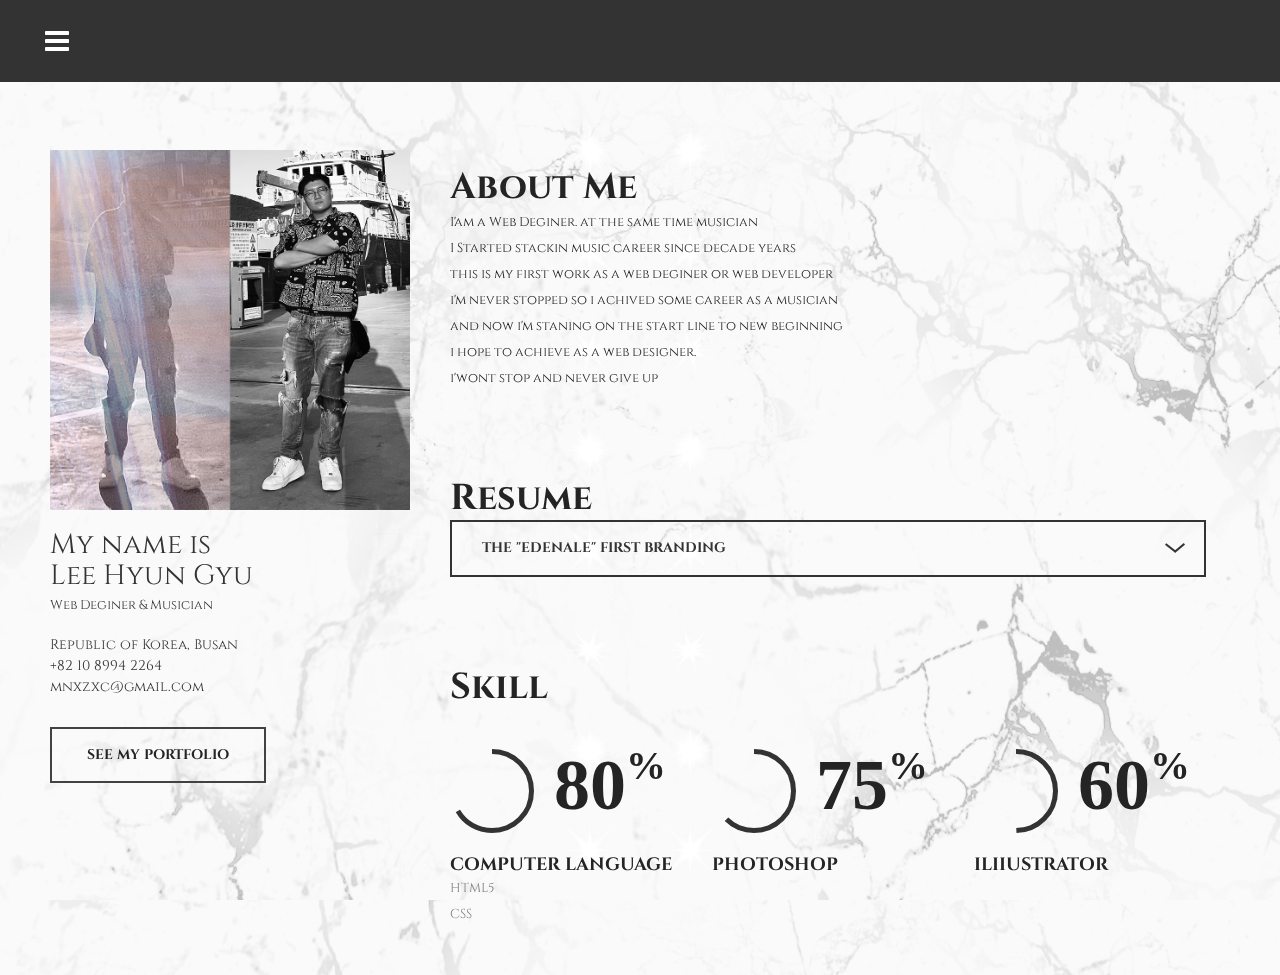
==== about.html @ 869c3d6a "Update about.html" ====
<!DOCTYPE html>
<html lang="zxx">
<head>
	<title>LSP</title>
	<meta charset="UTF-8">
	<meta name="description" content="Nissa Photography studio html template">
	<meta name="keywords" content="industry, html">
	<meta name="viewport" content="width=device-width, initial-scale=1.0">
	
	<!-- Favicon -->
	<!-- <link href="img/favicon.ico" rel="shortcut icon"/> -->
    <link rel="icon" href="img/icons/favicon.jpg">
	<!-- Google font -->
	<!-- <link href="https://fonts.googleapis.com/css?family=Open+Sans:300,300i,400,400i,600,600i,700,700i&display=swap" rel="stylesheet">
	<link href="https://fonts.googleapis.com/css?family=Playfair+Display:400,900&display=swap" rel="stylesheet"> -->
	<link rel="preconnect" href="https://fonts.googleapis.com">
	<link rel="preconnect" href="https://fonts.gstatic.com" crossorigin>
	<link href="https://fonts.googleapis.com/css2?family=Bangers&family=Cinzel:wght@400;500;600;700;800;900&family=IBM+Plex+Sans+KR:wght@400;600;700&family=IM+Fell+French+Canon:ital@0;1&family=Montserrat+Subrayada:wght@400;700&family=UnifrakturMaguntia&family=Zen+Tokyo+Zoo&display=swap" rel="stylesheet">

	<!-- Stylesheets -->
	<link rel="stylesheet" href="css/bootstrap.min.css"/>
	<link rel="stylesheet" href="css/font-awesome.min.css"/>
	<link rel="stylesheet" href="css/magnific-popup.css"/>
	<link rel="stylesheet" href="css/owl.carousel.min.css"/>

	<!-- Main Stylesheets -->
	<link rel="stylesheet" href="css/style.css"/>


	<!--[if lt IE 9]>
		<script src="https://oss.maxcdn.com/html5shiv/3.7.2/html5shiv.min.js"></script>
		<script src="https://oss.maxcdn.com/respond/1.4.2/respond.min.js"></script>
	<![endif]-->

</head>
<body>
	<!-- Page Preloder -->
	<!-- <div id="preloder">
		<div class="loader"></div>
	</div> -->

	<!-- Main section start -->
	<div class="main-site-warp">
		<div class="site-menu-warp">
			<div class="close-menu">x</div>
			<!-- Main menu -->
			<ul class="site-menu">
				<li><a href="index.html">Home</a></li>
				<li><a href="about.html" class="active">About Me</a></li>
				<!-- <li><a href="#">WebDevelope</a></li> -->
				<!-- <li><a href="https://doodooloodoo.wixsite.com/4444">DiscoGraphy</a></li> -->
			</ul>
		</div>
		<header class="header-section">
			<div class="nav-switch">
				<i class="fa fa-bars"></i>
			</div>
		</header>
		<div class="site-content-warp">
			<!-- Left Side section -->
			<div class="main-sidebar">
				<div class="mb-warp">
					<!-- <a href="index.html" class="site-logo">
						<h2>Nissa</h2>
						<p>Photography Studio</p>
						
					</a> -->
					<img src="img/Untitled-5.jpg" alt="lee" class="me">
					<div class="about-info">
						<h2>My name is <br>Lee Hyun Gyu</h2>
						<p>Web Deginer &amp; Musician</p>
					</div>
					<ul class="contact-info">
						<li>Republic of Korea, Busan</li>
						<li>+82 10 8994 2264</li>
						<li><a href="mailto:mnxzxc@gmail.com">mnxzxc@gmail.com</a></li>
					</ul>
					<a href="index.html" class="site-btn">see my portfolio</a>
				</div>
			</div>
			<!-- Left Side section end -->
			<!-- Page start -->
			<div class="page-section about-page">
				<div class="about-section">
					<div class="element">
						<h2>About Me</h2>
						<div class="row">
							<div class="col-xl-12">
								<p>I'am a Web Deginer. at the same time musician<br>
									I Started stackin music career since decade years<br>
									this is my first work as a web deginer or web developer<br>
									i'm never stopped so i achived some career as a musician<br>
									and now i'm staning on the start line to new beginning<br>
									i hope to achieve as a web designer.<br>
									i'wont stop and never give up<br>
									<!-- you will see the who is the last standing is.<br>
									i'm always reminding this lyric <b>"The World is Yours"</b> -->
								</p>
							</div>
						</div>
					</div>
					<div class="element">
						<h2>Resume</h2>
						<div class="row">
							<div class="col-xl-12">
								<!-- Accordions -->
								<div id="accordion" class="accordion-area">
									<div class="panel">
										<div class="panel-header" id="headingOne">
											<button class="panel-link" data-toggle="collapse" data-target="#collapse1" aria-expanded="false" aria-controls="collapse1">THE "EDENALE" First Branding</button>
										</div>
										<div id="collapse1" class="collapse" aria-labelledby="headingOne" data-parent="#accordion">
											<div class="panel-body">
												<p><a href="https://blazewide.github.io/main/" target="_blank" class="edenale"><b>EDENALE</b></a></p>
												<p><a href="./bxbi/index.html" target="_blank" class="bxbi">BX&AMP;BI</a></p>
												<p><a href="./webguide/index.html" target="_blank" class="webguide">WebGuide</a></p>
												
											</div>
										</div>
									</div>
									<!-- <div class="panel">
										<div class="panel-header" id="headingTwo">
											<button class="panel-link" data-toggle="collapse" data-target="#collapse2" aria-expanded="false" aria-controls="collapse2">Dolor vitae eros feugiat tristique id vitae massa</button>
										</div>
										<div id="collapse2" class="collapse" aria-labelledby="headingTwo" data-parent="#accordion">
											<div class="panel-body">
												<p>Lorem ipsum dolor sit amet, consectetur adipiscing elit. Vivamus libero mauris, biben-dum eget sapien ac, ultrices rhoncus ipsum. Donec nec sapien in urna fermentum ornare. Morbi vel ultrices leo. Sed eu turpis eu arcu vehicula fringilla ut vitae orci. Suspendisse maximus malesuada  </p>
											</div>
										</div>
									</div>
									<div class="panel">
										<div class="panel-header active" id="headingThree">
											<button class="panel-link" data-toggle="collapse" data-target="#collapse3" aria-expanded="true" aria-controls="collapse3">Donec eget dolor vitae eros feugiat tristique </button>
										</div>
										<div id="collapse3" class="collapse show" aria-labelledby="headingThree" data-parent="#accordion">
											<div class="panel-body">
												<p>Lorem ipsum dolor sit amet, consectetur adipiscing elit. Vivamus libero mauris, biben-dum eget sapien ac, ultrices rhoncus ipsum. Donec nec sapien in urna fermentum ornare. Morbi vel ultrices leo. Sed eu turpis eu arcu vehicula fringilla ut vitae orci. Suspendisse maximus malesuada  </p>
											</div>
										</div>
									</div> -->
								</div>
							</div>
						</div>
					</div>
					<div class="element">
						<h2 class="el-title">Skill</h2>
						<div class="row">
							<div class="col-lg-4 col-md-6">
								<div class="circle-item-warp">
									<div class="circle-progress" data-cptitle="Passion" data-cpid="id-1" data-cpvalue="80" data-cpcolor="#333333"></div>
									<div class="circle-progress-text">
										<h5>COMPUTER LANGUAGE</h5>
										<p>HTML5</p>
									     <P>CSS</P>
									</div>
								</div>
							</div>
							<div class="col-lg-4 col-md-6">
								<div class="circle-item-warp">
									<div class="circle-progress" data-cptitle="Passion" data-cpid="id-2" data-cpvalue="75" data-cpcolor="#333333"></div>
									<div class="circle-progress-text">
										<h5>PHOTOSHOP</h5>
										<p></p>
									</div>
								</div>
							</div>
							<div class="col-lg-4 col-md-6">
								<div class="circle-item-warp">
									<div class="circle-progress" data-cptitle="Passion" data-cpid="id-3" data-cpvalue="60" data-cpcolor="#333333"></div>
									<div class="circle-progress-text">
										<h5>ILIIUSTRATOR</h5>
										<!-- <p>Nature Photography</p> -->
									</div>
								</div>
							</div>
						</div>
					</div>
					<div class="element">
						<h2 class="el-title">PERSONAL ABILITIES</h2>
						<div class="row">
							<div class="col-lg-4 col-md-6">
								<div class="circle-item-warp">
									<div class="circle-progress" data-cptitle="Passion" data-cpid="id-4" data-cpvalue="80" data-cpcolor="#333333"></div>
									<div class="circle-progress-text">
										<h5>LANGUAGE</h5>
										<p>KOREAN(NATIVE)</p>
									     <P>ENGLISH</P>
									</div>
								</div>
							</div>
							<div class="col-lg-4 col-md-6">
								<div class="circle-item-warp">
									<div class="circle-progress" data-cptitle="Passion" data-cpid="id-5" data-cpvalue="95" data-cpcolor="#333333"></div>
									<div class="circle-progress-text">
										<h5>SEQUENCER</h5>
										<p>FL STUDIO</p>
									</div>
								</div>
							</div>
							<div class="col-lg-4 col-md-6">
								<div class="circle-item-warp">
									<div class="circle-progress" data-cptitle="Passion" data-cpid="id-6" data-cpvalue="99" data-cpcolor="#333333"></div>
									<div class="circle-progress-text">
										<h5>POSIBILITY</h5>
										<!-- <p>Nature Photography</p> -->
									</div>
								</div>
							</div>
						</div>
					</div>
				</div>
			</div>
			<!-- Page end -->
		</div>
		<div class="copyright"><p><!-- Link back to Colorlib can't be removed. Template is licensed under CC BY 3.0. -->
  Copyright &copy;<script>document.write(new Date().getFullYear());</script> All rights reserved | This template is made with <i class="fa fa-heart" aria-hidden="true"></i> by <a href="https://colorlib.com" target="_blank">Colorlib</a>
  <!-- Link back to Colorlib can't be removed. Template is licensed under CC BY 3.0. --></p></div>
	</div>
	<!-- Main section end -->
	<!--article-->
	<section class="fall-elemenet">

    </div>
    <div class="set">
    <div><img id="color-fill" src="img/L.png"></div>
    <div><img class="color-fill" src="img/S.png"></img></div>
    <div><img class="color-fill" src="img/P.png"></img></div>
    <div><img class="color-fill" src="img/L.png"></img></div>
    <div><img class="color-fill" src="img/S.png"></img></div>
    <div><img class="color-fill" src="img/P.png"></img></div>
    <div><img class="color-fill" src="img/L.png"></img></div>
    <div><img class="color-fill" src="img/S.png"></img></div>
    <div><img class="color-fill" src="img/P.png"></img></div>
	</div>

    <div class="set2">
		<div><img id="color-fill" src="img/L.png"></div>
		<div><img class="color-fill" src="img/S.png"></img></div>
		<div><img class="color-fill" src="img/P.png"></img></div>
		<div><img class="color-fill" src="img/L.png"></img></div>
		<div><img class="color-fill" src="img/S.png"></img></div>
		<div><img class="color-fill" src="img/P.png"></img></div>
		<div><img class="color-fill" src="img/L.png"></img></div>
		<div><img class="color-fill" src="img/S.png"></img></div>
		<div><img class="color-fill" src="img/P.png"></img></div>
		</div>
    <div class="set3">
		<div><img id="color-fill" src="img/L.png"></div>
		<div><img class="color-fill" src="img/S.png"></img></div>
		<div><img class="color-fill" src="img/P.png"></img></div>
		<div><img class="color-fill" src="img/L.png"></img></div>
		<div><img class="color-fill" src="img/S.png"></img></div>
		<div><img class="color-fill" src="img/P.png"></img></div>
		<div><img class="color-fill" src="img/L.png"></img></div>
		<div><img class="color-fill" src="img/S.png"></img></div>
		<div><img class="color-fill" src="img/P.png"></img></div>

    </div>



    </section>
	<!--====== Javascripts & Jquery ======-->
	<script src="js/jquery-3.2.1.min.js"></script>
	<script src="js/bootstrap.min.js"></script>
	<script src="js/owl.carousel.min.js"></script>
	<script src="js/jquery.nicescroll.min.js"></script>
	<script src="js/circle-progress.min.js"></script>
	<script src="js/jquery.magnific-popup.min.js"></script>
	<script src="js/main.js"></script>

	</body>
</html>
---- css/style.css ----
/* ==================================
-------------------------------------
  NISSA - PHOTOGRAPHY STUDIO TEMPLATE
  Version: 1.0
 ------------------------------------
 ====================================*/

 
/*----------------------------------------*/
/* Template default CSS
/*----------------------------------------*/

html,
body {
	height: 100%;
	font-family: "Open Sans", sans-serif;
	-webkit-font-smoothing: antialiased;
	font-smoothing: antialiased;
	background: url(../img/backgraound.jpg) top center; 
	background-size: cover;
}
.me{display: block;  overflow-y: auto; margin: 40px 0 20px 0;}
ul{font-family: 'Cinzel', serif;
}
h1,
h2,
h3,
h4,
h5,
h6 {
	margin: 0;
	color: #242424;
	font-weight: 700;
}

h1 {
	font-size: 70px;
}

h2 {
	font-size: 36px;
}

h3 {
	font-size: 30px;
}

h4 {
	font-size: 24px;
}

h5 {
	font-size: 18px;
}

h6 {
	font-size: 16px;
}

p {
	font-size: 13px;
	color: #242424;
	line-height: 2;
}

img {
	max-width: 100%;
}

input:focus,
select:focus,
button:focus,
textarea:focus {
	outline: none;
}

a:hover,
a:focus {
	text-decoration: none;
	outline: none;
}

ul,
ol {
	padding: 0;
	margin: 0;
}

/*---------------------
Helper CSS
 -----------------------*/

.section-title {
	text-align: center;
}

.section-title h2 {
	font-size: 36px;
}

.set-bg {
	background-repeat: no-repeat;
	background-size: cover;
	background-position: top center;
}

.spad {
	padding-top: 105px;
	padding-bottom: 105px;
}

.text-white h1,
.text-white h2,
.text-white h3,
.text-white h4,
.text-white h5,
.text-white h6,
.text-white p,
.text-white span,
.text-white li,
.text-white a {
	color: #fff;
}

/*---------------------
Commom elements
 -----------------------*/

.elements-section {
	padding-right: 30px;
	height: 100%;
}

.element {
	margin-bottom: 70px;
	font-family: 'Cinzel', serif;
}

.element .el-title {
	margin-bottom: 40px;
}

.element .container {
	margin-left: -15px;
}

/* buttons */

.site-btn {
	display: inline-block;
	font-size: 14px;
	font-weight: 700;
	min-width: 167px;
	padding: 19px 35px;
	text-transform: uppercase;
	color: #242424;
	line-height: 1;
	cursor: pointer;
	text-align: center;
	border: 2px solid #424242;
	background: transparent;
	font-family: 'Cinzel', serif;
	text-align: center;

}

.site-btn:hover {
	color: #333333;
	background: #fff;
	transition: 1s all;
}

.site-btn img {
	margin-left: 15px;
}

.site-btn.sb-solid {
	background: #333333;
	border-color: #333333;
	color: #fff;
}

.site-btn.sb-solid:hover {
	color: #fff;
}

.site-btn.sb-dark {
	border-color: #333333;
}

/* Preloder */

#preloder {
	position: fixed;
	width: 100%;
	height: 100%;
	top: 0;
	left: 0;
	z-index: 999999;
	background: #000;
}

.loader {
	width: 40px;
	height: 40px;
	position: absolute;
	top: 50%;
	left: 50%;
	margin-top: -13px;
	margin-left: -13px;
	border-radius: 60px;
	animation: loader 0.8s linear infinite;
	-webkit-animation: loader 0.8s linear infinite;
}

@keyframes loader {
	0% {
		-webkit-transform: rotate(0deg);
		transform: rotate(0deg);
		border: 4px solid #f44336;
		border-left-color: transparent;
	}
	50% {
		-webkit-transform: rotate(180deg);
		transform: rotate(180deg);
		border: 4px solid #673ab7;
		border-left-color: transparent;
	}
	100% {
		-webkit-transform: rotate(360deg);
		transform: rotate(360deg);
		border: 4px solid #f44336;
		border-left-color: transparent;
	}
}

@-webkit-keyframes loader {
	0% {
		-webkit-transform: rotate(0deg);
		border: 4px solid #f44336;
		border-left-color: transparent;
	}
	50% {
		-webkit-transform: rotate(180deg);
		border: 4px solid #673ab7;
		border-left-color: transparent;
	}
	100% {
		-webkit-transform: rotate(360deg);
		border: 4px solid #f44336;
		border-left-color: transparent;
	}
}

/* Accordion */

.accordion-area .panel {
	margin-bottom: 19px;
}

.accordion-area .panel-header.active .panel-link {
	color: #fff;
	background-color: #333333;
	border-color: #333333;
}

.accordion-area .panel-header.active .panel-link.collapsed {
	color: #333333;
	background-color: transparent;
	border-color: #333333;
}

.accordion-area .panel-link:after {
	content: "";
	position: absolute;
	width: 20px;
	height: 10px;
	right: 19px;
	top: 50%;
	margin-top: -5px;
	margin-left: -4px;
	background-image: url("../img/arrow-down.png");
	background-repeat: no-repeat;
	-webkit-transform: rotate(0deg);
	transform: rotate(0deg);
	-webkit-transition: all 0.3s;
	transition: all 0.3s;
}

.accordion-area .panel-header.active .panel-link:after {
	-webkit-transform: rotate(180deg);
	transform: rotate(180deg);
	opacity: 0;
}

.accordion-area .panel-header.active .panel-link.collapsed:after {
	-webkit-transform: rotate(0deg);
	transform: rotate(0deg);
	opacity: 1;
}

.accordion-area .panel-link {
	text-align: left;
	background-color: transparent;
	position: relative;
	width: 100%;
	padding: 17px 40px;
	padding-left: 30px;
	font-size: 14px;
	text-transform: uppercase;
	color: #333333;
	font-weight: 700;
	line-height: 1.3;
	cursor: pointer;
	display: block;
	border: 2px solid #333333;
	-webkit-transition: all 0.4s ease-out 0s;
	transition: all 0.4s ease-out 0s;
}

.accordion-area .panel-body p {
	margin-bottom: 0;
	padding-top: 5px;
}

.accordion-area .panel-body {
	padding: 0 5px;
}

/* Tab */

.tab-element .nav-tabs {
	border-bottom: none;
	margin-bottom: 25px;
}

.tab-element .nav-item {
	margin-right: 10px;
	margin-bottom: 10px;
}

.tab-element .nav-tabs .nav-link {
	border: 2px solid #e1e1e1;
	text-align: left;
	background-color: transparent;
	border-radius: 0;
	position: relative;
	width: 100%;
	padding: 17px 30px;
	font-size: 14px;
	text-transform: uppercase;
	color: #323232;
	font-weight: 700;
	line-height: 1.3;
	cursor: pointer;
}

.tab-element .nav-tabs .nav-item:last-child {
	margin-right: 0;
}

.tab-element .nav-tabs .nav-link.active {
	background: #333333;
	color: #fff;
	border-color: #333333;
}

.tab-element .tab-pane p {
	margin-bottom: 0;
}

/* circle progress  */

.circle-item-warp {
	margin-bottom: 30px;
	overflow: hidden;
}

.circle-progress {
	float: left;
	margin-right: 10px;
}

.circle-progress canvas {
	-webkit-transform: rotate(90deg);
	transform: rotate(90deg);
}

.circle-progress .circle-warp {
	float: left;
	margin-right: 20px;
}

.circle-progress h2 {
	padding-bottom: 18px;
	overflow: hidden;
	font-size: 72px;
	font-family: "Playfair Display", serif;
	line-height: 1;
	font-weight: 900;
	position: relative;
}

.circle-progress h2 span {
	font-size: 40px;
	position: relative;
	top: -30px;
}

.circle-progress-text {
	padding-top: 15px;
}

.circle-progress-text h5 {
	font-weight: 700;
}

.circle-progress-text p {
	margin-bottom: 0;
	color: #828282;
}

/* Icons box  */

.icon-box {
	margin-bottom: 30px;
}

.icon-box .ib-head {
	overflow: hidden;
	display: block;
	margin-bottom: 20px;
}

.icon-box .ib-icon {
	float: left;
	width: 64px;
}

.icon-box h5 {
	padding-top: 5px;
	overflow: hidden;
}

/*------------------
Main Site warp
 ---------------------*/

.main-site-warp {
	height: 100%;
	width: 100%;
	position: relative;
	z-index: 1;
	
}

.main-site-warp.push-side {
	overflow: hidden;
}

.main-site-warp.push-side .header-section {
	-webkit-transform: translateX(614px);
	transform: translateX(614px);
}

.main-site-warp.push-side .site-content-warp {
	-webkit-transform: translateX(614px);
	transform: translateX(614px);
}

.main-site-warp.push-side .site-menu-warp {
	left: 0;
}

.main-site-warp.push-side .nav-switch {
	opacity: 0;
	visibility: hidden;
}

body.push-side {
	overflow: hidden;
}

body.push-side .nicescroll-rails.nicescroll-rails-hr,
body.push-side #ascrail2000-hr {
	-webkit-transform: translateX(614px);
	transform: translateX(614px);
	-webkit-transition: all 0.4s;
	transition: all 0.4s;
}

.site-menu-warp {
	position: fixed;
	width: 614px;
	height: 100%;
	left: -620px;
	top: 0;
	background: #333333;
	overflow-y: auto;
	z-index: 9999;
	-webkit-transition: all 0.4s;
	transition: all 0.4s;
}

.close-menu {
	font-size: 30px;
	color: #fff;
	margin-left: 48px;
	padding-top: 32px;
	cursor: pointer;
}

.site-menu {
	list-style: none;
	padding-left: 185px;
	padding-top: 160px;
}

.site-menu li {
	display: block;
}

.site-menu li a {
	display: block;
	font-size: 30px;
	color: #fff;
	padding-bottom: 5px;
	margin-bottom: 20px;
	position: relative;
}

.site-menu li a:after {
	position: absolute;
	content: "";
	width: 0;
	height: 3px;
	left: 0;
	bottom: 0;
	background: #fff;
	-webkit-transition: 0.3s;
	transition: 0.3s;
}

.site-menu li a:hover:after,
.site-menu li a.active:after {
	width: 30px;
}

.menu-social {
	padding-left: 185px;
	padding-top: 50px;
}

.menu-social a {
	display: inline-block;
	color: #fff;
	font-size: 18px;
	margin-right: 30px;
	padding: 5px;
	margin-bottom: 20px;
}

/* Header section */

.header-section {
	position: absolute;
	width: 100%;
	top: 0;
	left: 0;
	overflow: hidden;
	padding: 27px 45px;
	z-index: 999;
	background: #333333; 
	-webkit-transform: translateX(0);
	transform: translateX(0);
	-webkit-transition: all 0.4s;
	transition: all 0.4s;
}

.nav-switch {
	float: left;
	font-size: 28px;
	color: #fff;
	line-height: 0;
	cursor: pointer;
	opacity: 1;
	-webkit-transition: all 0.4s;
	transition: all 0.4s;
}

.header-social {
	float: right;
}

.header-social a {
	display: inline-block;
	color: #333333;
	font-size: 18px;
	margin-right: 30px;
	padding: 5px;
}

.site-content-warp {
	position: relative;
	height: 100%;
	padding-top: 91px;
	padding-left: 614px;
	-webkit-transform: translateX(0);
	transform: translateX(0);
	-webkit-transition: all 0.4s;
	transition: all 0.4s;
}

/* Left Side section */

.main-sidebar {
	position: absolute;
	width: 614px;
	height: 100%;
	left: 0;
	top: 0;
	z-index: 99;

}

.main-sidebar .mb-warp {
	/* padding: 151px 95px 100px 145px; */
	padding: 100px 95px 100px 100px;
/* background: url(../img/backgraound.jpg) bottom center no-repeat; background-size: cover; */
}

.site-logo {
	display: block;
	margin-bottom: 80px;
	font-family: 'UnifrakturMaguntia', cursive;

}

.site-logo h2 {
	font-size: 70px;
	line-height: 100px;
	text-transform: uppercase;
	font-weight: 400;
	letter-spacing: 18px;
}

.site-logo p {
	font-size: 12px;
	text-transform: uppercase;
	color: #424242;
	letter-spacing: 12px;
	padding-left: 10px;
	margin-bottom: 0;
}

.about-info {
	/* margin-bottom: 80px; */
	/* margin-top: -450px; */

}
.about-info p{
	color: #323232;
	font-family: 'Cinzel', serif;
}

.about-info h2 {
	font-weight: 400;
	font-size: 28px;
	/* margin-bottom: 40px; */
	line-height: 1.1;
	/* font-family: "Playfair Display", serif; */
	font-family: 'Cinzel', serif;
	color: #333333;
}

.contact-info {
	list-style: none;
	margin-bottom: 30px;
	position: relative;
}

.contact-info:after {
	position: absolute;
	content: "";
	width: 26px;
	height: 32px;
	left: -36px;
	top: -5px;
	/* background: url("../img/icons/place.png") no-repeat; */
}

.contact-info li {
	font-size: 14px;
	color: #333333;
	/* margin-bottom: 5px; */
	font-family: 'Cinzel', serif;
}

.contact-info li a {
	color: #323232;
	font-family: 'Cinzel', serif;
}

.copyright {
	font-size: 13px;
	color: rgba(130, 130, 130, 0.29);
	position: fixed;
	height: 80px;
	width: 614px;
	left: 0;
	bottom: 0;
	background: #fff;
	padding-left: 145px;
	padding-top: 20px;
	display: none;
}

.copyright a {
	color: #333333;
	text-decoration: underline;
}

.copyright i {
	color: rgba(204, 17, 17, 0.29);
}

/*------------------
Hero section
 ---------------------*/

.hero-track {
	margin-top: 29px;
	padding-bottom: 50px;
	overflow: hidden;
}

.hs-item {
	height: 750px;
	float: left;
	margin-right: 50px;
	position: relative;
}

.hs-item:last-child {
	margin-right: 0;
	/* margin-top: 20px; */
}

.hs-item .hs-info {
	font-family: 'Cinzel', serif;
	text-align: center;
	position: absolute;
	border-top-left-radius: 50px;
	border-top-right-radius: 50px;
	left: 50%;
	margin-left: -110.5px;
	bottom: 0;
	width: 221px;
	padding: 44px 0 10px 0;
	background: #fafafa;
	z-index: 1;
	padding-bottom: 25px;
}
.hs-item .hs-info h5{
	font-weight: 600;
	letter-spacing: 1px;
	
}
.hs-item .hs-info p{
	margin-bottom: 5px;
	font-size:  14px;
}

.nicescroll-rails.nicescroll-rails-hr,
#ascrail2000-hr {
	max-width: calc(100% - 717px);
	overflow: hidden;
}

/* --------------
 =================
Other pages
 =================
 -----------------*/

.page-section {
	height: 100%;
	
}

/* ----------------
About Page
 ---------------------*/
.edenale{color: #333333;}

.about-section {
	height: 100%;
	padding-right: 74px;
	margin-top: 75px;
}

.video-section {
	height: calc(100% - 235px);
	margin-bottom: 30px;
	display: -webkit-box;
	display: -ms-flexbox;
	display: flex;
	-webkit-box-align: center;
	-ms-flex-align: center;
	align-items: center;
	-webkit-box-pack: center;
	-ms-flex-pack: center;
	justify-content: center;
}

.video-play-btn {
	display: block;
	width: 159px;
	height: 69px;
	text-align: center;
	padding-top: 16px;
	font-size: 22px;
	color: #fff;
	border-radius: 27px;
	background: rgba(255, 255, 255, 0.43);
}

.video-play-btn:hover {
	color: #fff;
}

.milestones {
	padding-top: 30px;
}

.milestone {
	margin-bottom: 30px;
}

.milestone h2 {
	font-family: "Playfair Display", serif;
	font-weight: 900;
	font-size: 72px;
	float: left;
	margin-right: 15px;
	line-height: 1;
}

.milestone .milestone-info {
	overflow: hidden;
	padding-top: 23px;
}

.milestone .milestone-info h5 {
	font-weight: 700;
}

.milestone .milestone-info p {
	margin-bottom: 0;
}

/* ----------------
Blog page
 ---------------------*/

.blog-page {
	padding-right: 70px;
}

.blog-posts {
	height: 100%;
}

.blog-post-item {
	margin-bottom: 20px;
}

.blog-post-item:last-child {
	margin-bottom: 80px;
}

.blog-thumb {
	height: 566px;
}

.post-date {
	background: #fff;
	width: 138px;
	height: 84px;
	padding-top: 5px;
	padding-left: 10px;
	overflow: hidden;
}

.post-date h3 {
	float: left;
	font-family: "Playfair Display", serif;
	font-weight: 900;
	font-size: 48px;
	margin-right: 15px;
}

.post-date p {
	padding-top: 17px;
	line-height: 1.4;
}

.blog-content {
	width: calc(100% - 138px);
	background: #fff;
	padding: 55px 58px;
	margin-top: -133px;
	margin-left: 62px;
}

.blog-content h2 a {
	color: #333333;
}

.blog-metas {
	padding-top: 15px;
	margin-bottom: 30px;
}

.blog-metas .blog-meta {
	display: inline-block;
	position: relative;
	font-size: 13px;
	padding-right: 20px;
	margin-right: 22px;
	margin-bottom: 10px;
}

.blog-metas .blog-meta:after {
	position: absolute;
	content: "|";
	font-size: 13px;
	color: #828282;
	right: 0;
	top: 0;
}

.blog-metas .blog-meta:last-child {
	padding-right: 0;
	margin-right: 0;
}

.blog-metas .blog-meta:last-child:after {
	display: none;
}

.blog-comments {
	padding-top: 60px;
}

.blog-comments h4 {
	margin-bottom: 40px;
}

.comments-list {
	list-style: none;
}

.comments-list li {
	display: block;
	margin-bottom: 43px;
}

.comments-list .blog-avator {
	float: left;
	margin-right: 44px;
}

.comments-list .blog-avator img {
	width: 67px;
	height: 67px;
	border-radius: 50%;
}

.comments-list .comment-text {
	overflow: hidden;
}

.comments-list .comment-text h6 {
	font-weight: 600;
}

.comments-list .comment-text span {
	font-size: 13px;
	color: #828282;
}

.comments-list .comment-text p {
	padding-top: 10px;
	margin-bottom: 10px;
}

.comments-list .comment-text a {
	font-size: 13px;
	color: #333333;
	text-decoration: underline;
}

/* ----------------
Portfolio page
 ---------------------*/
.webguide{color: #333333;}
.bxbi{color: #333333;}
.webguide:hover{color: red; transition: 1s all;}
.bxbi:hover{color: red; transition: 1s all;}
.portfolio-section {
	padding-right: 30px;
	margin-left: -3px;
	height: 100%;
}

.portfolio-item {
	position: relative;
	padding: 0 3px;
	margin-bottom: 41px;
}

.portfolio-item img {
	min-width: 100%;
}

.portfolio-item .pi-info {
	position: absolute;
	left: 0;
	bottom: 0;
	width: 221px;
	padding: 44px 0 10px 0;
	background: #fff;
	z-index: 1;
}

.portfolio-item .pi-info p {
	margin-bottom: 5px;
}

.portfolio-item .pi-info img {
	min-width: auto;
}

/* ----------------
Contact page
 -------------------*/

.contact-section {
	height: 100%;
	padding-right: 70px;
}

.contact-section .row {
	height: 100%;
}

.map {
	height: calc(100% - 60px);
	background: #ddd;
	position: relative;
}

.map iframe {
	position: absolute;
	width: 100%;
	height: 100%;
	left: 0;
	top: 0;
}

.contact-text-warp {
	padding-left: 15px;
}

.contact-text {
	max-width: 570px;
	margin-bottom: 50px;
	padding-top: 80px;
}

.contact-text h2 {
	margin-bottom: 20px;
}

.contact-form {
	padding-bottom: 50px;
}

.contact-form input,
.contact-form textarea {
	width: 100%;
	height: 56px;
	padding: 0 22px;
	margin-bottom: 30px;
	font-size: 14px;
	font-style: italic;
	border: 2px solid #e1e1e1;
}

.contact-form textarea {
	height: 159px;
	padding: 20px 22px 10px;
	resize: none;
	margin-bottom: 45px;
}

/* ----------------
Responsive
 ---------------------*/

@media only screen and (min-width: 1200px) and (max-width: 1400px) {
	.main-sidebar,
	.copyright {
		width: 450px;
	}
	.copyright {
		padding-left: 30px;
	}
	.site-content-warp {
		padding-left: 450px;
	}
	.main-sidebar .mb-warp {
		padding: 110px 40px 91px 50px;
	}
	.portfolio-item .pi-info {
		padding: 15px 0 10px 0;
	}
	.milestone h2,
	.circle-progress {
		float: none;
	}
	.nicescroll-rails.nicescroll-rails-hr,
	#ascrail2000-hr {
		max-width: calc(100% - 550px);
		
	}

}

/* Medium screen : 992px. */

@media only screen and (min-width: 992px) and (max-width: 1199px) {
	.main-sidebar,
	.copyright {
		width: 350px;
	}
	.copyright {
		padding-left: 30px;
	}
	.site-logo h2 {
		font-size: 70px;
		line-height: 70px;
	}
	.site-logo p {
		font-size: 10px;
		letter-spacing: 8px;
		padding-left: 9px;
	}
	.site-content-warp {
		padding-left: 350px;
	}
	.main-sidebar .mb-warp {
		padding: 110px 30px 91px 50px;
	}
	.about-info h2 {
		font-size: 36px;
	}
	.portfolio-section {
		padding-bottom: 80px;
		padding-left: 1px;
	}
	.portfolio-item .pi-info {
		padding: 15px 0 10px 0;
	}
	.milestone h2 {
		float: none;
	}
	.map {
		height: 600px;
	}
	.elements-section {
		padding-right: 15px;
	}
	.nicescroll-rails.nicescroll-rails-hr,
	#ascrail2000-hr {
		max-width: calc(100% - 450px);
	}
}

/* Tablet :768px. */

@media only screen and (min-width: 768px) and (max-width: 991px) {
	.site-content-warp {
		padding-left: 0;
		height: auto;
	}
	.site-menu {
		padding-top: 80px;
	}
	.main-sidebar {
		position: relative;
		width: 100%;
		height: auto;
	}
	.video-section {
		height: 400px;
	}
	.about-section,
	.blog-page,
	.portfolio-section,
	.contact-section,
	.elements-section {
		padding: 0 15px;
		margin: 0;
	}
	.blog-post-item:last-child {
		margin-bottom: 0;
	}
	.contact-text-warp {
		padding-left: 0;
	}
	.map {
		height: 600px;
	}
	.copyright {
		position: relative;
		left: 0;
		bottom: 0;
		padding: 60px 15px 50px;
		text-align: center;
		width: 100%;
	}
	.nicescroll-rails.nicescroll-rails-hr,
	#ascrail2000-hr {
		max-width: calc(100% - 50px);
	}
}

/* Large Mobile :480px. */

@media only screen and (max-width: 767px) {
	.site-content-warp {
		padding-left: 0;
		height: auto;
	}
	body{background: none;}
	.site-logo {
		margin-bottom: 50px;
	}
	.site-logo h2 {
		font-size: 70px;
		line-height: 70px;
	}
	.site-logo p {
		font-size: 10px;
		letter-spacing: 8px;
		padding-left: 9px;
	}
	.site-menu-warp {
		width: 100%;
		height: 100%;
		left: -100%;
	}
	.site-menu {
		padding: 40px 15px;
		max-width: 400px;
		margin: 0 auto;
	}
	.site-menu li a {
		font-size: 25px;
		margin-bottom: 10px;
	}
	.menu-social {
		padding: 0 15px;
		max-width: 400px;
		margin: 0 auto;
	}
	.main-sidebar {
		position: relative;
		width: 100%;
		height: auto;
	}
	.main-sidebar .mb-warp {
		padding: 100px 15px;
		padding-left: 50px;
		max-width: 420px;
		margin: 0 auto;
	}
	.hs-item {
		width: 100%;
		height: 600px;
	}
	.hs-item .hs-info {
		padding-left: 15px;
	}
	.hs-item .hs-info img {
		width: auto;
	}
	.video-section {
		height: 400px;
	}
	.about-section,
	.blog-page,
	.portfolio-section,
	.contact-section,
	.elements-section {
		padding: 0 15px;
		margin: 0;
	}
	.blog-post-item:last-child {
		margin-bottom: 0;
	}
	.contact-text-warp {
		padding-left: 0;
	}
	.map {
		height: 600px;
	}
	.copyright {
		position: relative;
		left: 0;
		bottom: 0;
		padding: 60px 15px 50px;
		text-align: center;
		width: 100%;
	}
	.nicescroll-rails.nicescroll-rails-hr,
	#ascrail2000-hr {
		max-width: calc(100% - 50px);
	}
	.blog-content {
		width: calc(100% - 30px);
		margin-left: 15px;
	}
	.hero-track .owl-nav {
		padding-top: 30px;
		text-align: center;
	}
	.hero-track .owl-nav button.owl-next,
	.hero-track .owl-nav button.owl-prev {
		width: 30px;
		height: 30px;
		color: #fff;
		text-align: center;
		border-radius: 50%;
		background: #242424;
		margin: 0 5px;
	}

}

/* Small Mobile :320px. */

@media only screen and (max-width: 479px) {
	.site-logo {
		margin-bottom: 50px;
	}
	.site-logo h2 {
		font-size: 60px;
		line-height: 70px;
	}
	.site-logo p {
		font-size: 10px;
		letter-spacing: 7px;
		padding-left: 9px;
	}
	.header-social {
		display: none;
	}
	.site-menu li a {
		font-size: 18px;
		margin-bottom: 5px;
	}
	.about-info h2 {
		font-size: 34px;
	}
	.blog-content {
		width: calc(100% - 10px);
		margin-left: 5px;
		padding: 40px 15px;
	}
	.comments-list .blog-avator {
		float: none;
		margin-bottom: 30px;
	}
	.portfolio-item .pi-info {
		width: 170px;
		padding: 15px 0 5px 0;
	}
	.menu-social a {
		margin-right: 15px;
	}
	body{background: white;}

}

.brand-btn{
	position:absolute;
	top:0;
	left:0;
	width:100%;
	height:100%;
	background:rgba(0, 0, 0, 0.1);
}
.brand-btn ul{
	position:absolute;
	top:50%;
	left:50%;
	transform:translate(-50%, -50%);
	list-style:none;
	text-align:center;
}
.brand-btn ul li a{
	display:inline-block;
	padding:0.5em 1.5em;
	margin:0.5em 0;
	color:#fff;
	border:1px solid #fff;
	transition-property:border-radius, background;
	transition-duration:0.8s;
}
.brand-btn ul li a:hover{
	/* border-radius:42px; */
	background:rgba(255, 255, 255, 0.3);
}

/* popup */
#popup div{
	position:fixed;
	top:0;
	left:0;
	width:100%;
	height:100%;
	background:rgba(0, 0, 0, 0.5);
	z-index:99999;
	display:none;
}
#popup iframe{
	position:absolute;
	top:50%;
	left:50%;
	transform:translate(-50%, -50%);
}
#popup i{
	position:absolute;
	top:50px;
	right:100px;
	cursor:pointer;
	font-size:40px;
	color:#fff;
}



/*article*/
.fall-elemenet {
    display: inline-flex;
    width: 100%;
    height: 100%;
    

}
.fall-elemenet img{width: 100PX; height: 100px; display: block;}
.set {
    position: absolute;
    width: 100%;
    height: 100%;
}
.set  div{
    position: absolute;
    display: block;
}

.set2 {
    width: 100%;
    height: 100%;
}

.set3 {
    width: 100%;
    height: 100%;
}

.set div:nth-child(1){
    left: 10%;
    animation: animate 15s linear infinite;
    animation-delay: -5s ;
	opacity: 0.1;
}
.set div:nth-child(2){
    left: 20%;
    animation: animate 18s linear infinite;
    animation-delay: -2s ;
	
}
.set div:nth-child(3){
    left: 30%;
    animation: animate 12s linear infinite;
}
.set div:nth-child(4){
    left: 40%;
    animation: animate 17s linear infinite;
    animation-delay: -7s ;
}
.set div:nth-child(5){
    left: 50%;
    animation: animate 13s linear infinite;
}
.set div:nth-child(6){
    left: 60%;
    animation: animate 10s linear infinite;
}
.set div:nth-child(7){
    left: 70%;
    animation: animate 10s linear infinite;
    animation-delay: -2s ;
}
.set div:nth-child(8){
    left: 80%;
    animation: animate 10s linear infinite;
    animation-delay: -8s ;
}
.set div:nth-child(9){
    left: 70%;
    animation: animate 10s linear infinite;
    animation-delay: -3s ;
}


.set2 div:nth-child(1){
    left: 3%;
    animation: animate 15s linear infinite;
    animation-delay: -15s ;
}
.set2 div:nth-child(2){
    left: 7%;
    animation: animate 18s linear infinite;
    animation-delay: -12s ;
}
.set2 div:nth-child(3){
    left: 8%;
    animation: animate 12s linear infinite;
    animation-delay: -1s ;
}
.set2 div:nth-child(4){
    left: 9%;
    animation: animate 17s linear infinite;
    animation-delay: -2s ;
}
.set2 div:nth-child(5){
    left: 1%;
    animation: animate 13s linear infinite;
    animation-delay: -1s ;
}
.set2 div:nth-child(6){
    left: 3%;
    animation: animate 10s linear infinite;
  animation-delay: -8s ;
}
.set2 div:nth-child(7){
    left: 5%;
    animation: animate 10s linear infinite;
    animation-delay: -6s ;
}
.set2 div:nth-child(8){
    left: 50%;
    animation: animate 10s linear infinite;
    animation-delay: -20s ;
}
.set2 div:nth-child(9){
    left: 60%;
    animation: animate 10s linear infinite;
    animation-delay: -5s ;
}

.set3 div:nth-child(1){
    left: 78%;
    animation: animate 15s linear infinite;
    animation-delay: -5s ;
}
.set3 div:nth-child(2){
    left: 67%;
    animation: animate 18s linear infinite;
    animation-delay: -4s ;
}
.set3 div:nth-child(3){
    left: 89%;
    animation: animate 12s linear infinite;
    animation-delay: -7s ;
}
.set3 div:nth-child(4){
    left: 40%;
    animation: animate 17s linear infinite;
    animation-delay: -4s ;
}
.set3 div:nth-child(5){
    left: 78%;
    animation: animate 13s linear infinite;
    animation-delay: -9s ;
}
.set3 div:nth-child(6){
    left: 45%;
    animation: animate 10s linear infinite;
  animation-delay: -2s ;
}
.set3 div:nth-child(7){
    left: 10%;
    animation: animate 10s linear infinite;
    animation-delay: -2s ;
}
.set3 div:nth-child(8){
    left: 9%;
    animation: animate 10s linear infinite;
    animation-delay: -1s ;
}
.set3 div:nth-child(9){
    left: 56%;
    animation: animate 10s linear infinite;
    animation-delay: -7s ;
}


.set2{
    transform: rotateY(180deg);
}

.set3{
    transform: rotateX(0);
}

@keyframes animate 
{
    0%
    {
        top: 0% ; 
        transform: translateX(20px) rotate(0deg);
		opacity: 0.2;
    }
   20%
    {
        
        transform: translateX(-20px) rotate(45deg);
		opacity: 0.4;
    }
   40%
    {
        transform: translateX(20px) rotate(90deg);
		opacity: 0.6;
       
    }
   60%
    {
        transform: translateX(-20px) rotate(135deg);
		opacity: 0.8;
    }
   80%
    {
        transform: translateX(20px) rotate(180deg);
		opacity: 1;
       
    }
   100%
    {
        transform: translateX(-20px) rotate(225deg);
        top: 110% ; 
		opacity: 0;
    }
    

}
.fall-elemenet{overflow: hidden; z-index:0; position: absolute; top: 0;}
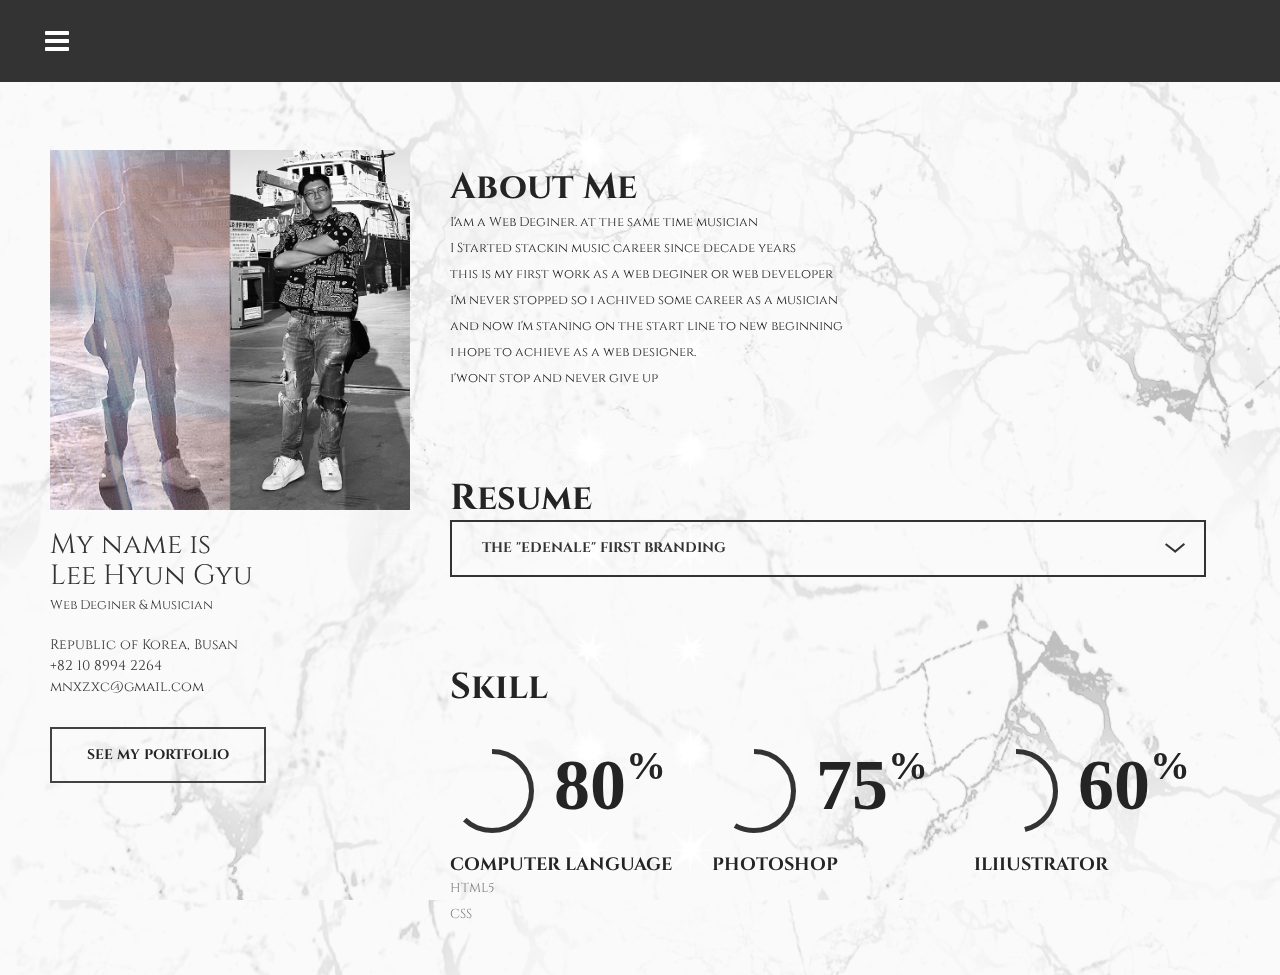
==== commit 06a61ef8: "Update about.html" ====
--- a/about.html
+++ b/about.html
@@ -9,7 +9,7 @@
 	
 	<!-- Favicon -->
 	<!-- <link href="img/favicon.ico" rel="shortcut icon"/> -->
-    <link rel="icon" href="img/icons/favicon.jpg">
+    <link rel="icon" href="img/icons/favicon.png">
 	<!-- Google font -->
 	<!-- <link href="https://fonts.googleapis.com/css?family=Open+Sans:300,300i,400,400i,600,600i,700,700i&display=swap" rel="stylesheet">
 	<link href="https://fonts.googleapis.com/css?family=Playfair+Display:400,900&display=swap" rel="stylesheet"> -->
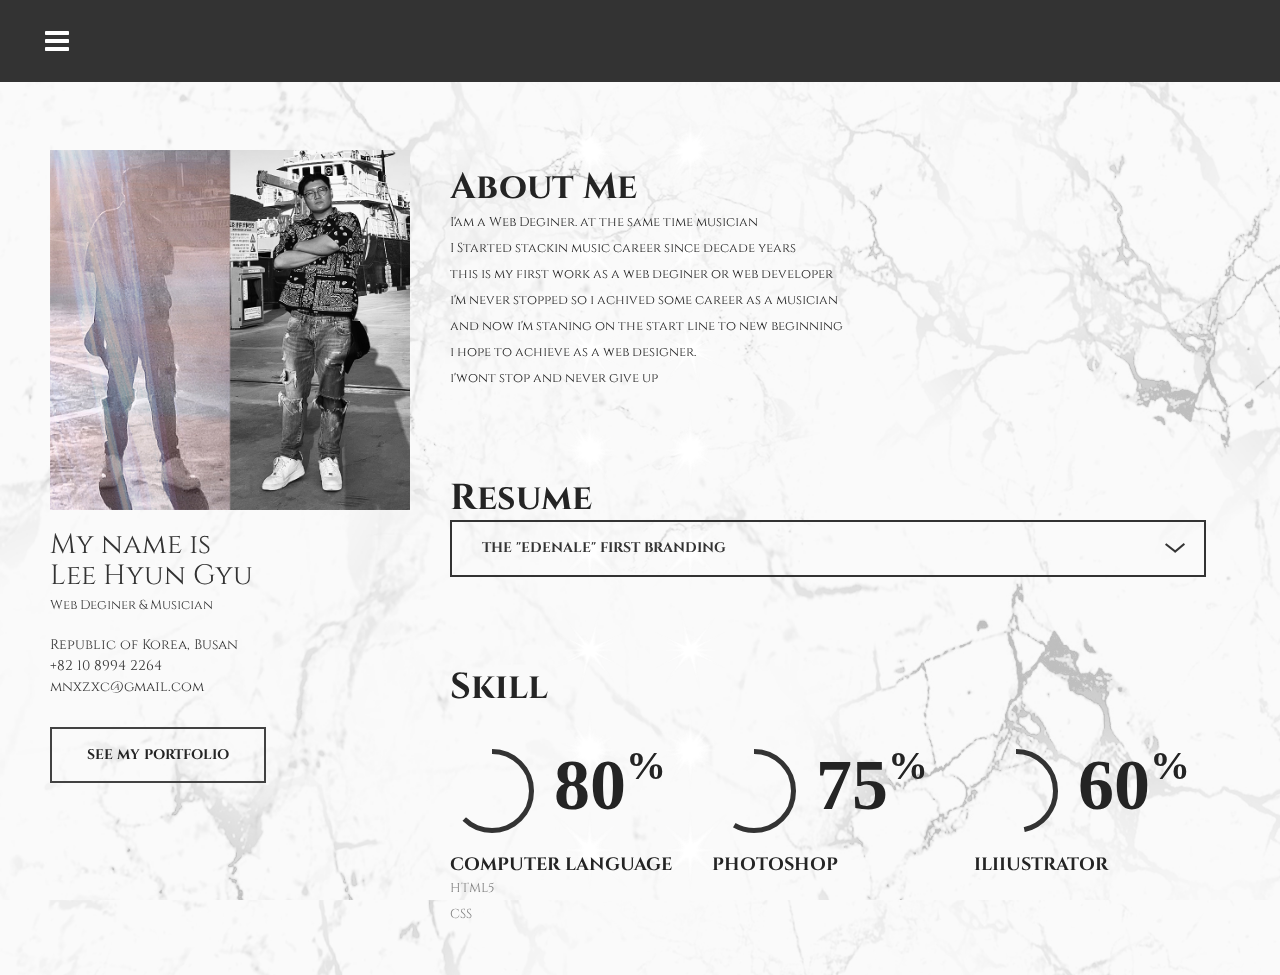
==== commit ed34bcfc: "Update about.html" ====
--- a/about.html
+++ b/about.html
@@ -9,7 +9,7 @@
 	
 	<!-- Favicon -->
 	<!-- <link href="img/favicon.ico" rel="shortcut icon"/> -->
-    <link rel="icon" href="img/icons/favicon.png">
+    <link rel="icon" href="img/favicon.png">
 	<!-- Google font -->
 	<!-- <link href="https://fonts.googleapis.com/css?family=Open+Sans:300,300i,400,400i,600,600i,700,700i&display=swap" rel="stylesheet">
 	<link href="https://fonts.googleapis.com/css?family=Playfair+Display:400,900&display=swap" rel="stylesheet"> -->
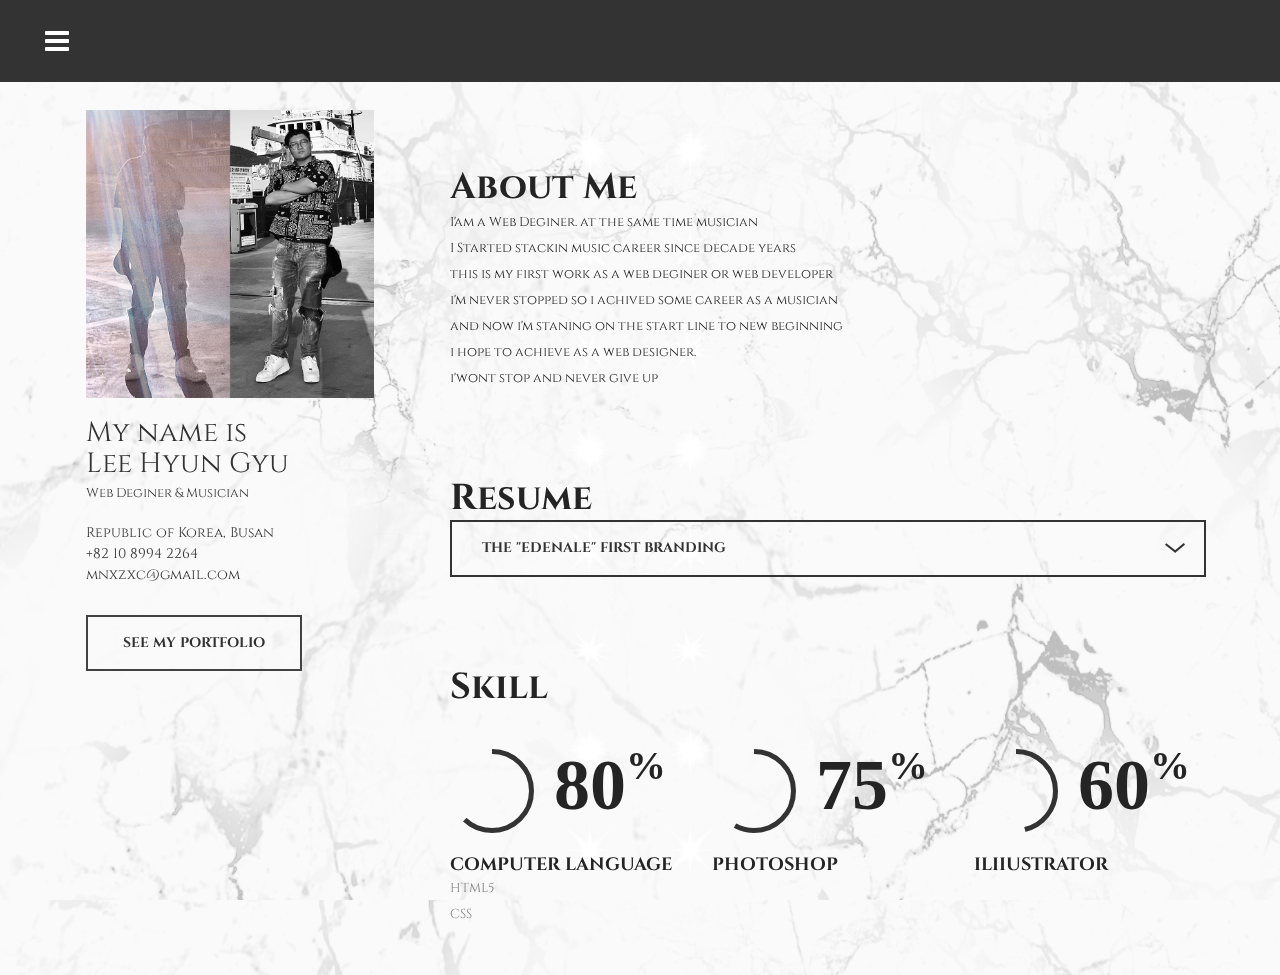
==== commit 7a66bdaa: "Add files via upload" ====
--- a/about.html
+++ b/about.html
@@ -9,7 +9,7 @@
 	
 	<!-- Favicon -->
 	<!-- <link href="img/favicon.ico" rel="shortcut icon"/> -->
-    <link rel="icon" href="img/favicon.png">
+    <link rel="icon" href="img/icons/favicon.png">
 	<!-- Google font -->
 	<!-- <link href="https://fonts.googleapis.com/css?family=Open+Sans:300,300i,400,400i,600,600i,700,700i&display=swap" rel="stylesheet">
 	<link href="https://fonts.googleapis.com/css?family=Playfair+Display:400,900&display=swap" rel="stylesheet"> -->
@@ -74,8 +74,9 @@
 						<li>Republic of Korea, Busan</li>
 						<li>+82 10 8994 2264</li>
 						<li><a href="mailto:mnxzxc@gmail.com">mnxzxc@gmail.com</a></li>
+						<li><a href="index.html" class="site-btn">see my portfolio</a></li>
 					</ul>
-					<a href="index.html" class="site-btn">see my portfolio</a>
+					
 				</div>
 			</div>
 			<!-- Left Side section end -->
--- a/css/style.css
+++ b/css/style.css
@@ -19,7 +19,15 @@
 	background: url(../img/backgraound.jpg) top center; 
 	background-size: cover;
 }
-.me{display: block;  overflow-y: auto; margin: 40px 0 20px 0;}
+.me{display: block;  overflow-y: auto; 
+		width: 80%;
+		margin: 40px 10% 0 10%;
+		padding: 0 0 20px 0;
+		}
+.about-info{margin: 0 0 0 10%;}
+.contact-info{margin: 0 0 0 10%;}
+.contact-info li:nth-child(4){margin-top: 30px; display: block
+	;}
 ul{font-family: 'Cinzel', serif;
 }
 h1,
@@ -1135,6 +1143,11 @@
 		max-width: calc(100% - 550px);
 		
 	}
+	.me{
+		width: 80%;
+		margin: 0 10% 0 10%;
+		
+	}
 
 }
 
@@ -1185,6 +1198,12 @@
 	.nicescroll-rails.nicescroll-rails-hr,
 	#ascrail2000-hr {
 		max-width: calc(100% - 450px);
+	}
+	.me{
+		width: 80%;
+		margin: 0 10% 0 10%;
+		padding: 0 0 20px 0;
+		
 	}
 }
 
@@ -1234,6 +1253,12 @@
 	.nicescroll-rails.nicescroll-rails-hr,
 	#ascrail2000-hr {
 		max-width: calc(100% - 50px);
+	}
+	.me{
+		width: 80%;
+		margin: 0 10% 0 10%;
+		padding: 0 0 20px 0;
+		
 	}
 }
 
@@ -1347,14 +1372,25 @@
 		background: #242424;
 		margin: 0 5px;
 	}
+		.me{
+		width: 80%;
+		margin: 0 10% 0 10%;
+		padding: 0 0 20px 0;
+		
+	}
 
 }
 
 /* Small Mobile :320px. */
 
 @media only screen and (max-width: 479px) {
+	.me{
+		width: 80%;
+		margin: 0 10% 0 10%;
+		
+	}
 	.site-logo {
-		margin-bottom: 50px;
+		/* margin-bottom: 50px; */
 	}
 	.site-logo h2 {
 		font-size: 60px;
@@ -1391,7 +1427,13 @@
 	.menu-social a {
 		margin-right: 15px;
 	}
-	body{background: white;}
+
+	.me{
+		width: 80%;
+		margin: 0 10% 0 10%;
+		padding: 0 0 20px 0;
+		
+	}
 
 }
 
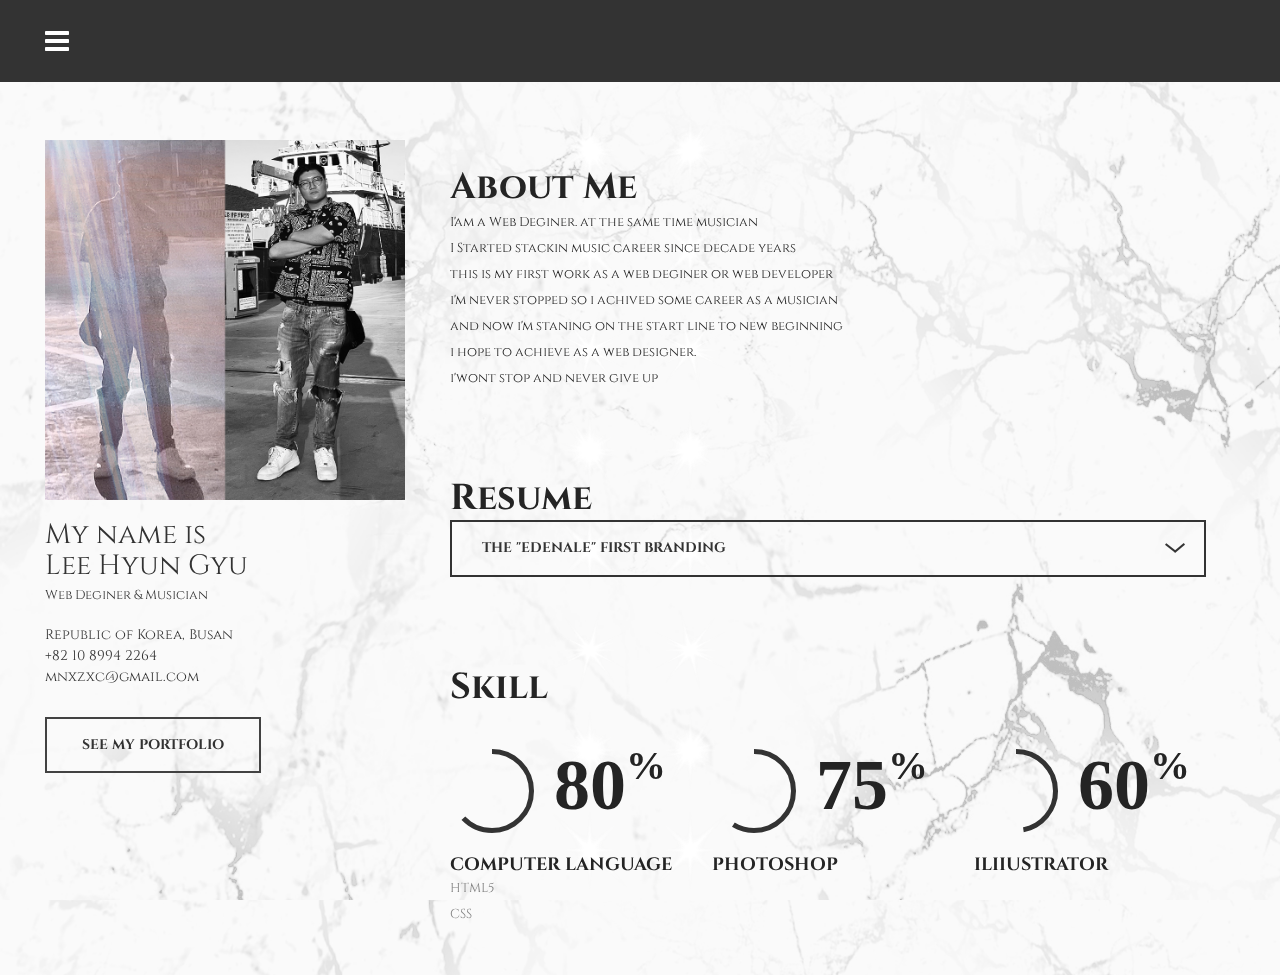
==== commit ca0083d6: "Update about.html" ====
--- a/about.html
+++ b/about.html
@@ -9,7 +9,7 @@
 	
 	<!-- Favicon -->
 	<!-- <link href="img/favicon.ico" rel="shortcut icon"/> -->
-    <link rel="icon" href="img/icons/favicon.png">
+    <link rel="icon" href="img/favicon.png">
 	<!-- Google font -->
 	<!-- <link href="https://fonts.googleapis.com/css?family=Open+Sans:300,300i,400,400i,600,600i,700,700i&display=swap" rel="stylesheet">
 	<link href="https://fonts.googleapis.com/css?family=Playfair+Display:400,900&display=swap" rel="stylesheet"> -->
--- a/css/style.css
+++ b/css/style.css
@@ -20,12 +20,12 @@
 	background-size: cover;
 }
 .me{display: block;  overflow-y: auto; 
-		width: 80%;
-		margin: 40px 10% 0 10%;
+		width: 100%;
+		margin: 40px 0 0 0;
 		padding: 0 0 20px 0;
 		}
-.about-info{margin: 0 0 0 10%;}
-.contact-info{margin: 0 0 0 10%;}
+/* .about-info{margin: 0 0 0 10%;}
+.contact-info{margin: 0 0 0 10%;} */
 .contact-info li:nth-child(4){margin-top: 30px; display: block
 	;}
 ul{font-family: 'Cinzel', serif;
@@ -633,7 +633,7 @@
 
 .main-sidebar .mb-warp {
 	/* padding: 151px 95px 100px 145px; */
-	padding: 100px 95px 100px 100px;
+	padding: 100px 10% 100px 10%;
 /* background: url(../img/backgraound.jpg) bottom center no-repeat; background-size: cover; */
 }
 
@@ -1129,7 +1129,7 @@
 		padding-left: 450px;
 	}
 	.main-sidebar .mb-warp {
-		padding: 110px 40px 91px 50px;
+		padding: 100px 10% 91px 10%;
 	}
 	.portfolio-item .pi-info {
 		padding: 15px 0 10px 0;
@@ -1144,8 +1144,9 @@
 		
 	}
 	.me{
-		width: 80%;
-		margin: 0 10% 0 10%;
+		width: 100%;
+
+		padding: 0 0 20px 0;
 		
 	}
 
@@ -1174,7 +1175,7 @@
 		padding-left: 350px;
 	}
 	.main-sidebar .mb-warp {
-		padding: 110px 30px 91px 50px;
+		padding: 110px 10% 91px 10%;
 	}
 	.about-info h2 {
 		font-size: 36px;
@@ -1200,9 +1201,10 @@
 		max-width: calc(100% - 450px);
 	}
 	.me{
-		width: 80%;
-		margin: 0 10% 0 10%;
+		width: 100%;
+        /* margin-top: -70px; */
 		padding: 0 0 20px 0;
+		overflow: hidden;
 		
 	}
 }
@@ -1255,10 +1257,13 @@
 		max-width: calc(100% - 50px);
 	}
 	.me{
-		width: 80%;
-		margin: 0 10% 0 10%;
+		width: 100%;
+
 		padding: 0 0 20px 0;
 		
+	}
+		.main-sidebar .mb-warp {
+		padding: 110px 10% 91px 10%;
 	}
 }
 
@@ -1307,10 +1312,11 @@
 		height: auto;
 	}
 	.main-sidebar .mb-warp {
-		padding: 100px 15px;
-		padding-left: 50px;
+		/* /* padding: 100px 15px; */
+		/* padding-left: 50px; */
 		max-width: 420px;
 		margin: 0 auto;
+		padding: 50px 0 50px 0;
 	}
 	.hs-item {
 		width: 100%;
@@ -1372,9 +1378,9 @@
 		background: #242424;
 		margin: 0 5px;
 	}
-		.me{
-		width: 80%;
-		margin: 0 10% 0 10%;
+	.me{
+		width:100%;
+
 		padding: 0 0 20px 0;
 		
 	}
@@ -1385,9 +1391,9 @@
 
 @media only screen and (max-width: 479px) {
 	.me{
-		width: 80%;
-		margin: 0 10% 0 10%;
-		
+		width: 100%;
+		/* margin: 0 10% 0 10%; */
+		padding: 0 0 20px 0;
 	}
 	.site-logo {
 		/* margin-bottom: 50px; */
@@ -1428,12 +1434,7 @@
 		margin-right: 15px;
 	}
 
-	.me{
-		width: 80%;
-		margin: 0 10% 0 10%;
-		padding: 0 0 20px 0;
-		
-	}
+
 
 }
 
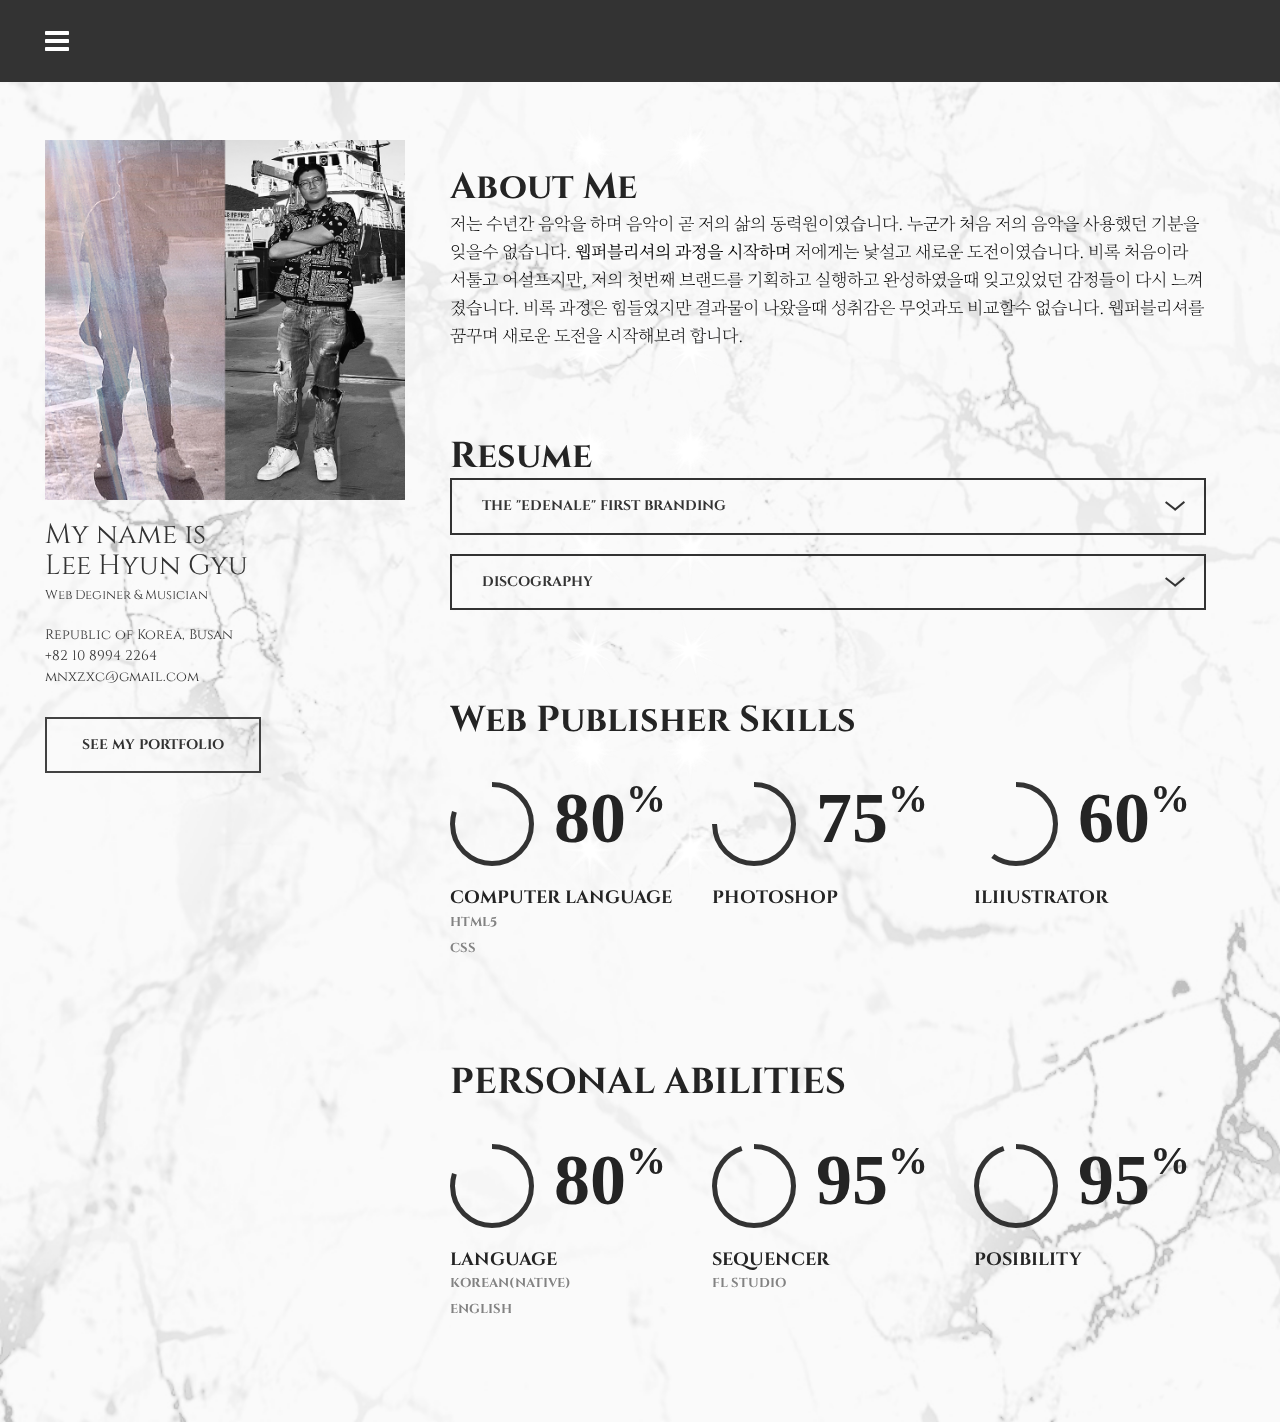
==== commit ba99d9fd: "Add files via upload" ====
--- a/about.html
+++ b/about.html
@@ -16,6 +16,10 @@
 	<link rel="preconnect" href="https://fonts.googleapis.com">
 	<link rel="preconnect" href="https://fonts.gstatic.com" crossorigin>
 	<link href="https://fonts.googleapis.com/css2?family=Bangers&family=Cinzel:wght@400;500;600;700;800;900&family=IBM+Plex+Sans+KR:wght@400;600;700&family=IM+Fell+French+Canon:ital@0;1&family=Montserrat+Subrayada:wght@400;700&family=UnifrakturMaguntia&family=Zen+Tokyo+Zoo&display=swap" rel="stylesheet">
+	<link rel="preconnect" href="https://fonts.googleapis.com">
+	<link rel="preconnect" href="https://fonts.gstatic.com" crossorigin>
+	<link href="https://fonts.googleapis.com/css2?family=Noto+Serif+KR:wght@200;300;400;500;600;700;900&display=swap" rel="stylesheet">
+	
 
 	<!-- Stylesheets -->
 	<link rel="stylesheet" href="css/bootstrap.min.css"/>
@@ -87,15 +91,16 @@
 						<h2>About Me</h2>
 						<div class="row">
 							<div class="col-xl-12">
-								<p>I'am a Web Deginer. at the same time musician<br>
-									I Started stackin music career since decade years<br>
-									this is my first work as a web deginer or web developer<br>
-									i'm never stopped so i achived some career as a musician<br>
-									and now i'm staning on the start line to new beginning<br>
-									i hope to achieve as a web designer.<br>
-									i'wont stop and never give up<br>
-									<!-- you will see the who is the last standing is.<br>
-									i'm always reminding this lyric <b>"The World is Yours"</b> -->
+								<p class="text1">
+									저는 수년간 음악을 하며 음악이 곧 저의 삶의 동력원이였습니다.
+									누군가 처음 저의 음악을 사용했던 기분을 잊을수 없습니다.
+									<b>웹퍼블리셔의 과정을 시작하며</b>
+									저에게는 낯설고 새로운 도전이였습니다.
+									비록 처음이라 서툴고 어설프지만,
+									저의 첫번째 브랜드를 기획하고 실행하고 완성하였을때
+	                                잊고있었던 감정들이 다시 느껴졌습니다.
+									비록 과정은 힘들었지만 결과물이 나왔을때 성취감은 무엇과도 비교할수 없습니다.
+									웹퍼블리셔를 꿈꾸며 새로운 도전을 시작해보려 합니다.
 								</p>
 							</div>
 						</div>
@@ -113,29 +118,29 @@
 										<div id="collapse1" class="collapse" aria-labelledby="headingOne" data-parent="#accordion">
 											<div class="panel-body">
 												<p><a href="https://blazewide.github.io/main/" target="_blank" class="edenale"><b>EDENALE</b></a></p>
-												<p><a href="./bxbi/index.html" target="_blank" class="bxbi">BX&AMP;BI</a></p>
-												<p><a href="./webguide/index.html" target="_blank" class="webguide">WebGuide</a></p>
+												<p><a href="./bxbi/index.html" target="_blank" class="bxbi"><b>BX&AMP;BI</b></a></p>
+												<p><a href="./webguide/index.html" target="_blank" class="webguide"><b>WebGuide</b></a></p>
 												
 											</div>
 										</div>
 									</div>
-									<!-- <div class="panel">
+									<div class="panel">
 										<div class="panel-header" id="headingTwo">
-											<button class="panel-link" data-toggle="collapse" data-target="#collapse2" aria-expanded="false" aria-controls="collapse2">Dolor vitae eros feugiat tristique id vitae massa</button>
+											<button class="panel-link" data-toggle="collapse" data-target="#collapse2" aria-expanded="false" aria-controls="collapse2">DiscoGraphy</button>
 										</div>
 										<div id="collapse2" class="collapse" aria-labelledby="headingTwo" data-parent="#accordion">
 											<div class="panel-body">
-												<p>Lorem ipsum dolor sit amet, consectetur adipiscing elit. Vivamus libero mauris, biben-dum eget sapien ac, ultrices rhoncus ipsum. Donec nec sapien in urna fermentum ornare. Morbi vel ultrices leo. Sed eu turpis eu arcu vehicula fringilla ut vitae orci. Suspendisse maximus malesuada  </p>
+												<p><b><a href="https://doodooloodoo.wixsite.com/4444" target="_blank" class="dg">DiscoGraphy</a></b></p>
 											</div>
 										</div>
 									</div>
-									<div class="panel">
+									<!-- <div class="panel">
 										<div class="panel-header active" id="headingThree">
-											<button class="panel-link" data-toggle="collapse" data-target="#collapse3" aria-expanded="true" aria-controls="collapse3">Donec eget dolor vitae eros feugiat tristique </button>
+											<button class="panel-link" data-toggle="collapse" data-target="#collapse3" aria-expanded="true" aria-controls="collapse3">Cover Art Works</button>
 										</div>
 										<div id="collapse3" class="collapse show" aria-labelledby="headingThree" data-parent="#accordion">
 											<div class="panel-body">
-												<p>Lorem ipsum dolor sit amet, consectetur adipiscing elit. Vivamus libero mauris, biben-dum eget sapien ac, ultrices rhoncus ipsum. Donec nec sapien in urna fermentum ornare. Morbi vel ultrices leo. Sed eu turpis eu arcu vehicula fringilla ut vitae orci. Suspendisse maximus malesuada  </p>
+												<p></p>
 											</div>
 										</div>
 									</div> -->
@@ -144,15 +149,15 @@
 						</div>
 					</div>
 					<div class="element">
-						<h2 class="el-title">Skill</h2>
+						<h2 class="el-title">Web Publisher Skills</h2>
 						<div class="row">
 							<div class="col-lg-4 col-md-6">
 								<div class="circle-item-warp">
 									<div class="circle-progress" data-cptitle="Passion" data-cpid="id-1" data-cpvalue="80" data-cpcolor="#333333"></div>
 									<div class="circle-progress-text">
 										<h5>COMPUTER LANGUAGE</h5>
-										<p>HTML5</p>
-									     <P>CSS</P>
+										<p><b>HTML5</b><p>
+									     <P><b>CSS</b></P>
 									</div>
 								</div>
 							</div>
@@ -184,8 +189,8 @@
 									<div class="circle-progress" data-cptitle="Passion" data-cpid="id-4" data-cpvalue="80" data-cpcolor="#333333"></div>
 									<div class="circle-progress-text">
 										<h5>LANGUAGE</h5>
-										<p>KOREAN(NATIVE)</p>
-									     <P>ENGLISH</P>
+										<p><b>KOREAN(NATIVE)</b></p>
+									     <P><b>ENGLISH</b></P>
 									</div>
 								</div>
 							</div>
@@ -194,13 +199,13 @@
 									<div class="circle-progress" data-cptitle="Passion" data-cpid="id-5" data-cpvalue="95" data-cpcolor="#333333"></div>
 									<div class="circle-progress-text">
 										<h5>SEQUENCER</h5>
-										<p>FL STUDIO</p>
-									</div>
-								</div>
-							</div>
-							<div class="col-lg-4 col-md-6">
-								<div class="circle-item-warp">
-									<div class="circle-progress" data-cptitle="Passion" data-cpid="id-6" data-cpvalue="99" data-cpcolor="#333333"></div>
+										<p><b>FL STUDIO</b></p>
+									</div>
+								</div>
+							</div>
+							<div class="col-lg-4 col-md-6">
+								<div class="circle-item-warp">
+									<div class="circle-progress" data-cptitle="Passion" data-cpid="id-6" data-cpvalue="95" data-cpcolor="#333333"></div>
 									<div class="circle-progress-text">
 										<h5>POSIBILITY</h5>
 										<!-- <p>Nature Photography</p> -->
--- a/css/style.css
+++ b/css/style.css
@@ -11,6 +11,7 @@
 /*----------------------------------------*/
 
 html,
+a:hover{color: #828282; transition:1s all;}
 body {
 	height: 100%;
 	font-family: "Open Sans", sans-serif;
@@ -67,7 +68,7 @@
 
 p {
 	font-size: 13px;
-	color: #242424;
+	color: #333333;
 	line-height: 2;
 }
 
@@ -273,9 +274,9 @@
 }
 
 .accordion-area .panel-header.active .panel-link.collapsed {
-	color: #333333;
+	color: #000;
 	background-color: transparent;
-	border-color: #333333;
+	border-color: #000;
 }
 
 .accordion-area .panel-link:after {
@@ -329,6 +330,7 @@
 .accordion-area .panel-body p {
 	margin-bottom: 0;
 	padding-top: 5px;
+	color: #000;
 }
 
 .accordion-area .panel-body {
@@ -800,6 +802,7 @@
 About Page
  ---------------------*/
 .edenale{color: #333333;}
+.dg{color: #000;}
 
 .about-section {
 	height: 100%;
@@ -1012,10 +1015,10 @@
 /* ----------------
 Portfolio page
  ---------------------*/
-.webguide{color: #333333;}
-.bxbi{color: #333333;}
-.webguide:hover{color: red; transition: 1s all;}
-.bxbi:hover{color: red; transition: 1s all;}
+.webguide{color: #666666;}
+.bxbi{color: #666666;}
+.webguide:hover{color: #f44336; transition: 1s all;}
+.bxbi:hover{color: #f44336; transition: 1s all;}
 .portfolio-section {
 	padding-right: 30px;
 	margin-left: -3px;
@@ -1493,7 +1496,8 @@
 	font-size:40px;
 	color:#fff;
 }
-
+.text1{font-family: 'Noto Serif KR', serif;
+	color:black; line-height: 28px; font-weight: 100; font-size: 17px;}
 
 
 /*article*/
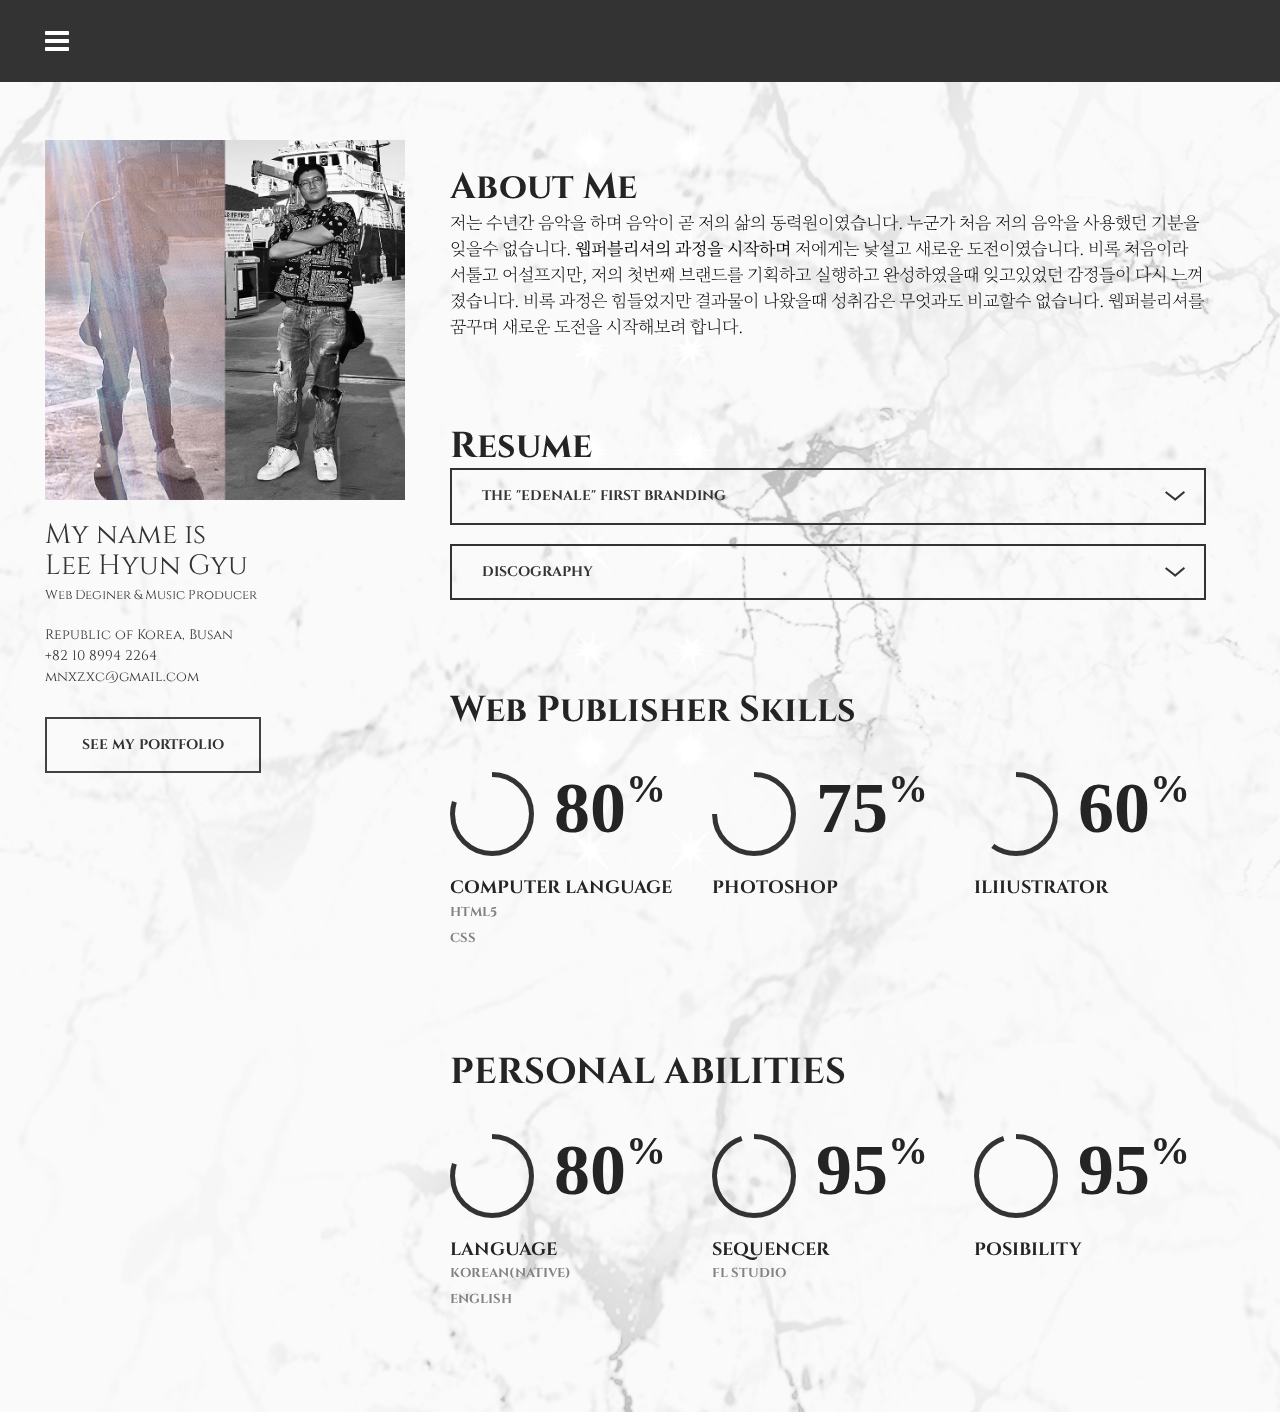
==== commit 0f528f08: "Update about.html" ====
--- a/about.html
+++ b/about.html
@@ -72,7 +72,7 @@
 					<img src="img/Untitled-5.jpg" alt="lee" class="me">
 					<div class="about-info">
 						<h2>My name is <br>Lee Hyun Gyu</h2>
-						<p>Web Deginer &amp; Musician</p>
+						<p>Web Deginer &amp; Music Producer</p>
 					</div>
 					<ul class="contact-info">
 						<li>Republic of Korea, Busan</li>
--- a/css/style.css
+++ b/css/style.css
@@ -17,7 +17,7 @@
 	font-family: "Open Sans", sans-serif;
 	-webkit-font-smoothing: antialiased;
 	font-smoothing: antialiased;
-	background: url(../img/backgraound.jpg) top center; 
+	background: url(../img/backgraound.jpg) top left; 
 	background-size: cover;
 }
 .me{display: block;  overflow-y: auto; 
@@ -25,8 +25,8 @@
 		margin: 40px 0 0 0;
 		padding: 0 0 20px 0;
 		}
-/* .about-info{margin: 0 0 0 10%;}
-.contact-info{margin: 0 0 0 10%;} */
+.about-info{padding-left: 0px;}
+.contact-info{padding-left: 0px;}
 .contact-info li:nth-child(4){margin-top: 30px; display: block
 	;}
 ul{font-family: 'Cinzel', serif;
@@ -1210,6 +1210,7 @@
 		overflow: hidden;
 		
 	}
+
 }
 
 /* Tablet :768px. */
@@ -1226,6 +1227,7 @@
 		position: relative;
 		width: 100%;
 		height: auto;
+
 	}
 	.video-section {
 		height: 400px;
@@ -1277,7 +1279,6 @@
 		padding-left: 0;
 		height: auto;
 	}
-	body{background: none;}
 	.site-logo {
 		margin-bottom: 50px;
 	}
@@ -1319,7 +1320,7 @@
 		/* padding-left: 50px; */
 		max-width: 420px;
 		margin: 0 auto;
-		padding: 50px 0 50px 0;
+		padding: 50px 15px 50px 15px;
 	}
 	.hs-item {
 		width: 100%;
@@ -1387,6 +1388,7 @@
 		padding: 0 0 20px 0;
 		
 	}
+
 
 }
 
@@ -1497,7 +1499,7 @@
 	color:#fff;
 }
 .text1{font-family: 'Noto Serif KR', serif;
-	color:black; line-height: 28px; font-weight: 100; font-size: 17px;}
+	color:black; line-height: 26px; font-weight: 100; font-size: 17px;}
 
 
 /*article*/
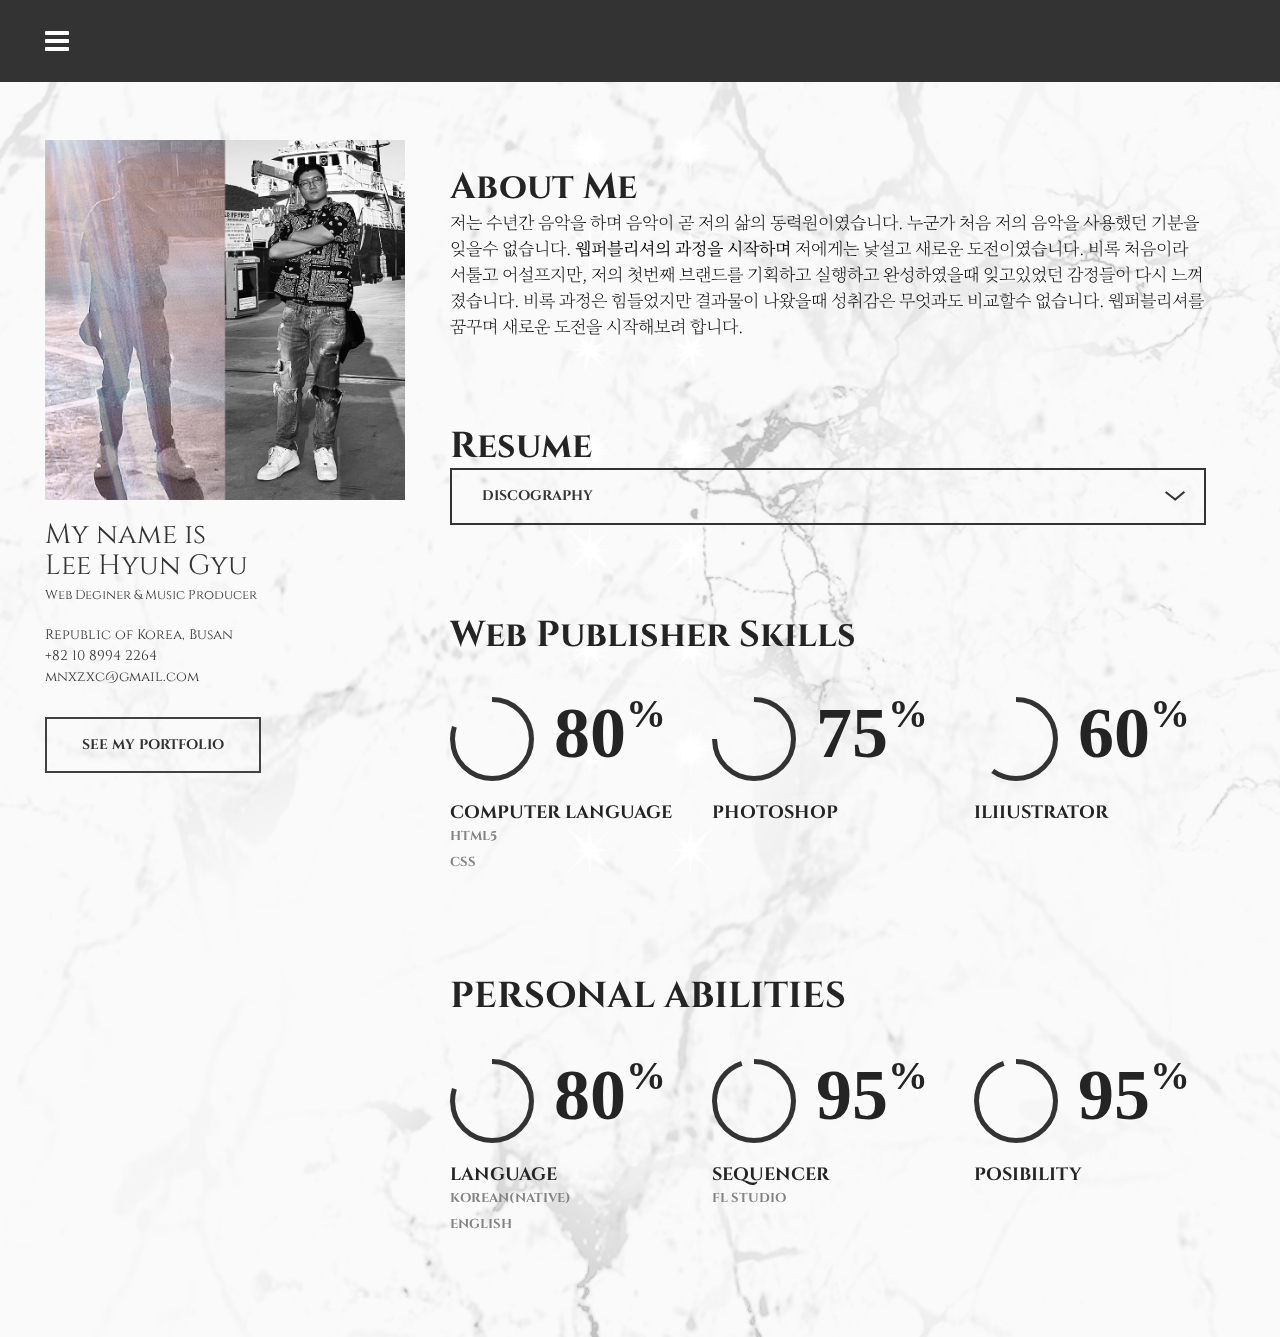
==== commit 574c7ed4: "Update about.html" ====
--- a/about.html
+++ b/about.html
@@ -111,7 +111,7 @@
 							<div class="col-xl-12">
 								<!-- Accordions -->
 								<div id="accordion" class="accordion-area">
-									<div class="panel">
+<!-- 									<div class="panel">
 										<div class="panel-header" id="headingOne">
 											<button class="panel-link" data-toggle="collapse" data-target="#collapse1" aria-expanded="false" aria-controls="collapse1">THE "EDENALE" First Branding</button>
 										</div>
@@ -123,7 +123,7 @@
 												
 											</div>
 										</div>
-									</div>
+									</div> -->
 									<div class="panel">
 										<div class="panel-header" id="headingTwo">
 											<button class="panel-link" data-toggle="collapse" data-target="#collapse2" aria-expanded="false" aria-controls="collapse2">DiscoGraphy</button>
